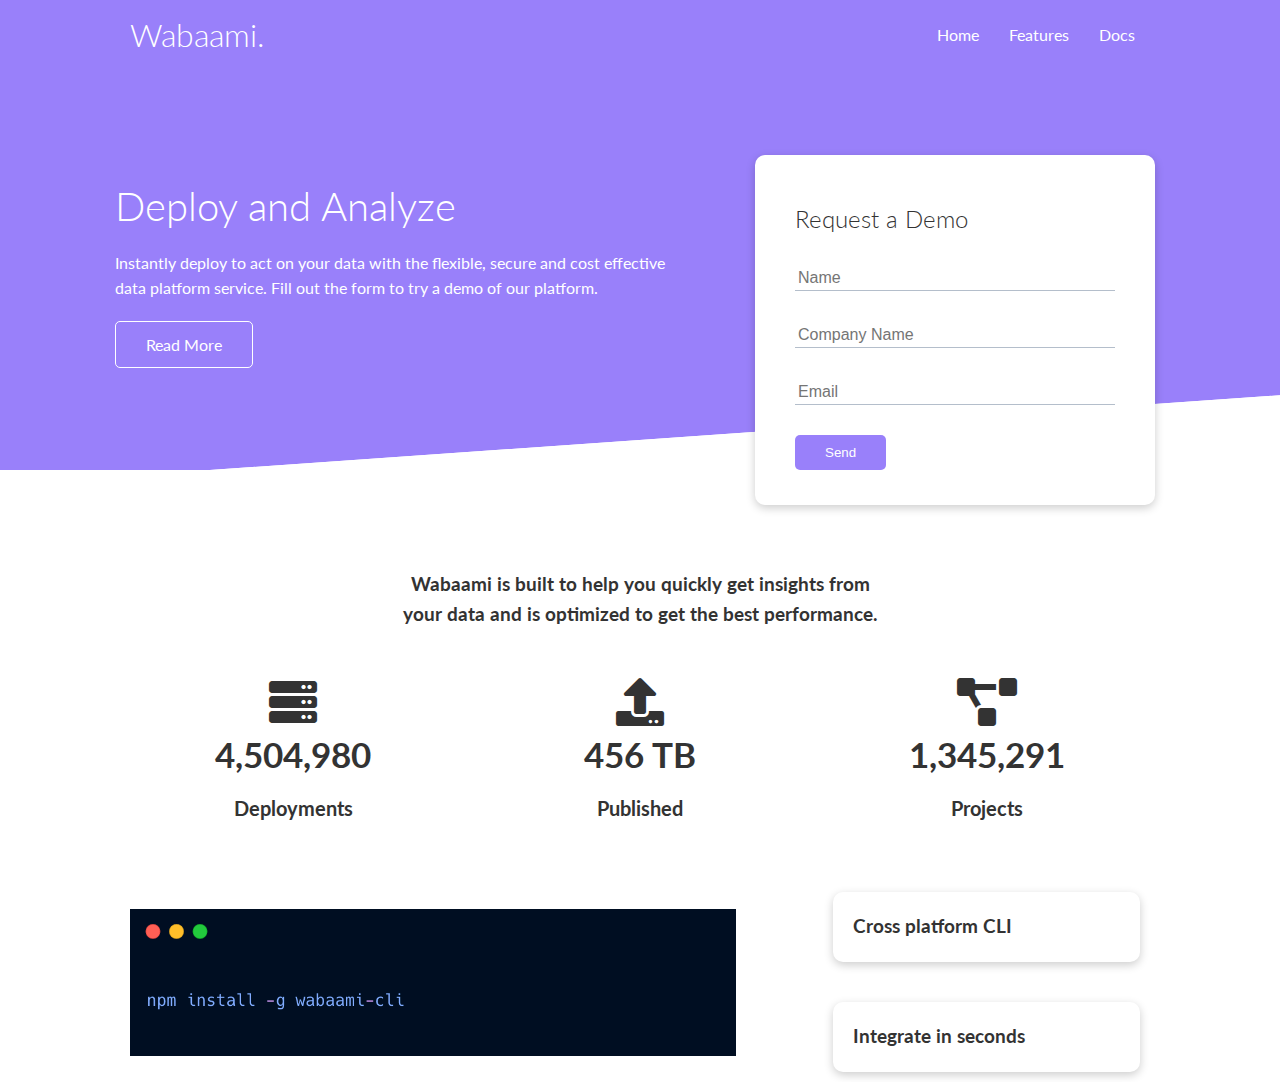
==== index.html @ 454bd4fc "wabaami-init" ====
<!DOCTYPE html>
<html lang="en">
  <head>
    <meta charset="UTF-8" />
    <meta http-equiv="X-UA-Compatible" content="IE=edge" />
    <meta name="viewport" content="width=device-width, initial-scale=1.0" />
    <link
      rel="stylesheet"
      href="https://cdnjs.cloudflare.com/ajax/libs/font-awesome/5.15.4/css/all.min.css"
      integrity="sha512-1ycn6IcaQQ40/MKBW2W4Rhis/DbILU74C1vSrLJxCq57o941Ym01SwNsOMqvEBFlcgUa6xLiPY/NS5R+E6ztJQ=="
      crossorigin="anonymous"
      referrerpolicy="no-referrer"
    />
    <link rel="stylesheet" href="css/utilities.css" />
    <link rel="stylesheet" href="css/style.css" />
    <title>Wabaami | Cloud Analytics</title>
  </head>
  <body>
    <!--Navbar-->
    <div class="navbar">
      <div class="container flex">
        <h1 class="logo">Wabaami.</h1>
        <nav>
          <ul>
            <li><a href="index.html">Home</a></li>
            <li><a href="features.html">Features</a></li>
            <li><a href="docs.html">Docs</a></li>
          </ul>
        </nav>
      </div>
    </div>

    <!--Showcase-->
    <section class="showcase">
      <div class="container grid">
        <div class="showcase-text">
          <h1>Deploy and Analyze</h1>
          <p>
            Instantly deploy to act on your data with the flexible, secure and
            cost effective data platform service. Fill out the form to try a
            demo of our platform.
          </p>
          <a href="features.html" class="btn btn-outline">Read More</a>
        </div>
        <div class="showcase-form card">
          <h2>Request a Demo</h2>
          <form>
            <div class="form-control">
              <input type="text" name="name" placeholder="Name" />
            </div>
            <div class="form-control">
              <input type="text" name="company" placeholder="Company Name" />
            </div>
            <div class="form-control">
              <input type="email" name="email" placeholder="Email" />
            </div>
            <input type="submit" value="Send" class="btn btn-primary" />
          </form>
        </div>
      </div>
    </section>

    <!--Stats-->
    <section class="stats">
      <div class="container">
        <h3 class="stats-heading text-center my-1">
          Wabaami is built to help you quickly get insights from your data and
          is optimized to get the best performance.
        </h3>
        <div class="grid grid-3 text-center my-4">
          <div>
            <i class="fas fa-server fa-3x"></i>
            <h3>4,504,980</h3>
            <p class="text-secondary">Deployments</p>
          </div>
          <div>
            <i class="fas fa-upload fa-3x"></i>
            <h3>456 TB</h3>
            <p class="text-secondary">Published</p>
          </div>
          <div>
            <i class="fas fa-project-diagram fa-3x"></i>
            <h3>1,345,291</h3>
            <p class="text-secondary">Projects</p>
          </div>
        </div>
      </div>
    </section>

    <!--Cli-->
    <section class="cli">
      <div class="container grid">
        <img class="cli-img" src="images/cli.png" alt="" />
        <div class="card">
          <h3>Cross platform CLI</h3>
        </div>
        <div class="card">
          <h3>Integrate in seconds</h3>
        </div>
      </div>
    </section>
  </body>
</html>
---- css/utilities.css ----
/* Utilities */
.container {
  max-width: 1100px;
  margin: 0 auto;
  overflow: auto;
  padding: 0 40px;
}

.flex {
  display: flex;
  justify-content: center;
  align-items: center;
  height: 100%;
}

.grid {
  display: grid;
  grid-template-columns: repeat(2, 1fr);
  gap: 20px;
  justify-content: center;
  align-items: center;
  height: 100%;
}

.grid-3 {
  grid-template-columns: repeat(3, 1fr);
}

.card {
  background-color: #fff;
  color: #333;
  border-radius: 10px;
  box-shadow: 0 3px 10px rgba(0, 0, 0, 0.2);
  padding: 20px;
  margin: 10px;
}

.btn {
  display: inline-block;
  padding: 10px 30px;
  cursor: pointer;
  background: var(--primary-color);
  color: #fff;
  border: none;
  border-radius: 5px;
}

.btn-outline {
  background-color: transparent;
  border: 1px #fff solid;
}

.btn:hover {
  transform: scale(0.98);
}

.text-center {
  text-align: center;
}

.my-1 {
  margin: 1rem 0;
}

.my-2 {
  margin: 1.5rem 0;
}

.my-3 {
  margin: 2rem 0;
}

.my-4 {
  margin: 3rem 0;
}

.my-5 {
  margin: 4rem 0;
}

.m-1 {
  margin: 1rem;
}

.m-2 {
  margin: 1.5rem;
}

.m-3 {
  margin: 2rem;
}

.m-4 {
  margin: 3rem;
}

.m-5 {
  margin: 4rem;
}

.py-1 {
  padding: 1rem 0;
}

.py-2 {
  padding: 1.5rem 0;
}

.py-3 {
  padding: 2rem 0;
}

.py-4 {
  padding: 3rem 0;
}

.py-5 {
  padding: 4rem 0;
}

.p-1 {
  padding: 1rem;
}

.p-2 {
  padding: 1.5rem;
}

.p-3 {
  padding: 2rem;
}

.p-4 {
  padding: 3rem;
}

.p-5 {
  padding: 4rem;
}
---- css/style.css ----
@import url("https://fonts.googleapis.com/css2?family=Lato:wght@300&display=swap");

:root {
  --primary-color: #9980fa;
}

* {
  box-sizing: border-box;
  padding: 0;
  margin: 0;
}

body {
  font-family: "Lato", "sans-serif";
  color: #333;
  line-height: 1.6;
}

ul {
  list-style-type: none;
}

a {
  text-decoration: none;
  color: #333;
}

h1,
h2 {
  font-weight: 300;
  line-height: 1.2;
  margin: 10px 0;
}

p {
  margin: 10px 0;
}

img {
  width: 100%;
}
/* Navbar */
.navbar {
  background-color: var(--primary-color);
  color: #fff;
  height: 70px;
}

.navbar ul {
  display: flex;
}

.navbar a {
  color: #fff;
  padding: 10px;
  margin: 0 5px;
}

.navbar a:hover {
  border-bottom: 2px #fff solid;
}

.navbar .flex {
  justify-content: space-between;
}
/* Showcase */
.showcase {
  height: 400px;
  background-color: var(--primary-color);
  color: #fff;
  position: relative;
}

.showcase h1 {
  font-size: 40px;
}

.showcase p {
  margin: 20px 0;
}

.showcase .grid {
  grid-template-columns: 55% 45%;
  gap: 30px;
  overflow: visible;
}

.showcase-form {
  position: relative;
  top: 60px;
  height: 350px;
  width: 400px;
  padding: 40px;
  z-index: 100;
  justify-self: flex-end;
}

.showcase-form .form-control {
  margin: 30px 0;
}

.showcase-form input[type="text"],
.showcase-form input[type="email"] {
  border: 0;
  border-bottom: 1px solid #b4becb;
  width: 100%;
  padding: 3px;
  font-size: 16px;
}

.showcase-form input:focus {
  outline: none;
}

.showcase::before,
.showcase::after {
  content: "";
  position: absolute;
  height: 100px;
  bottom: -70px;
  right: 0;
  left: 0;
  background: #fff;
  transform: skewY(-4deg);
  -webkit-transform: skewY(-4deg);
  -moz-transform: skewY(-4deg);
  -ms-transform: skewY(-4deg);
}

/* Stats */
.stats {
  padding-top: 100px;
}

.stats-heading {
  max-width: 500px;
  margin: auto;
}

.stats .grid h3 {
  font-size: 35px;
}

.stats .grid p {
  font-size: 20px;
  font-weight: bold;
}

/* CLI */
.cli .grid {
  grid-template-columns: repeat(3, 1fr);
  grid-template-rows: repeat(2, 1fr);
}

.cli .grid > *:first-child {
  grid-column: 1 / span 2;
  grid-row: 1 / span 2;
}

.cli-img {
  width: 90%;
}
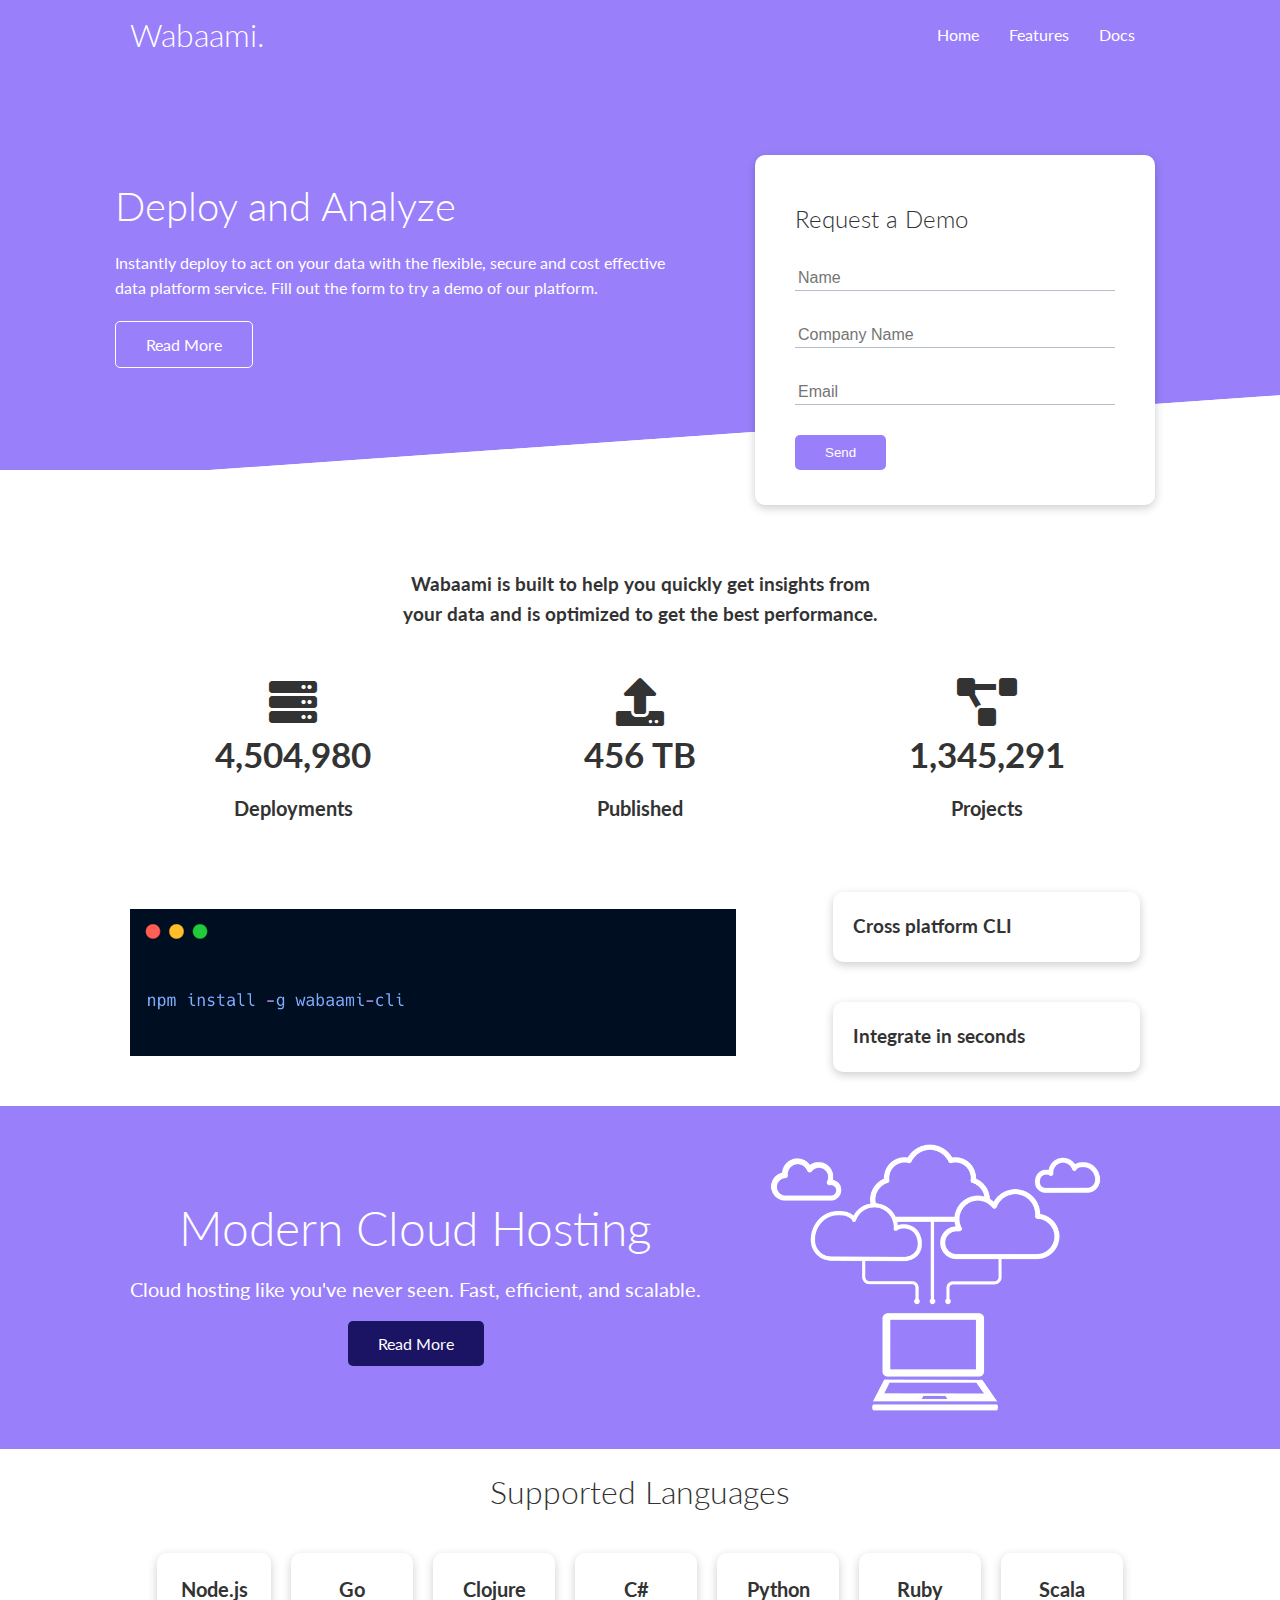
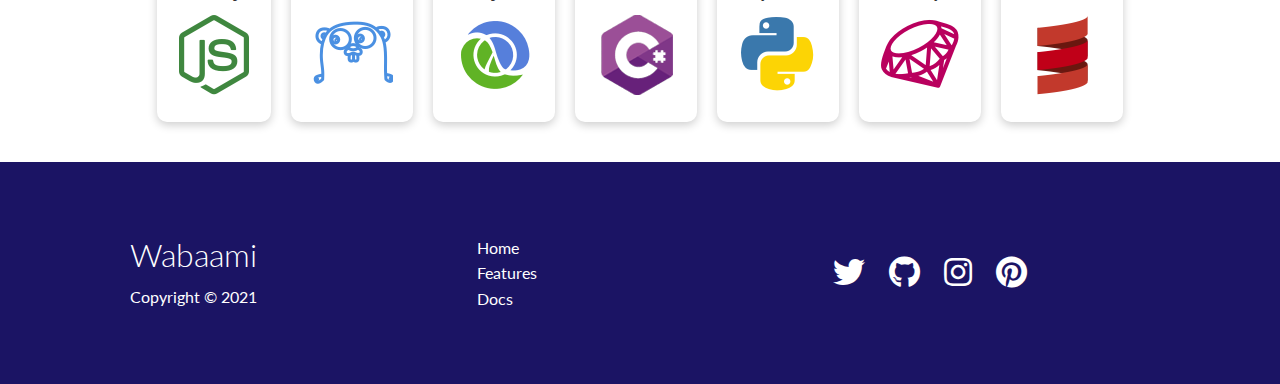
==== commit dfb36dee: "styles, markup, and media queries" ====
--- a/index.html
+++ b/index.html
@@ -99,5 +99,77 @@
         </div>
       </div>
     </section>
+
+    <!--Cloud-->
+    <section class="cloud bg-primary my-2 py-2">
+      <div class="container grid">
+        <div class="text-center">
+          <h2 class="lg">Modern Cloud Hosting</h2>
+          <p class="lead my-1">
+            Cloud hosting like you've never seen. Fast, efficient, and scalable.
+          </p>
+          <a href="features.html" class="btn btn-dark">Read More</a>
+        </div>
+        <img src="images/cloud.png" alt="" />
+      </div>
+    </section>
+
+    <!--Languages-->
+    <section class="languages">
+      <h2 class="md text-center my-2">Supported Languages</h2>
+      <div class="container flex">
+        <div class="card">
+          <h4>Node.js</h4>
+          <img src="images/logos/node.png" alt="" />
+        </div>
+        <div class="card">
+          <h4>Go</h4>
+          <img src="images/logos/go.png" alt="" />
+        </div>
+        <div class="card">
+          <h4>Clojure</h4>
+          <img src="images/logos/clojure.png" alt="" />
+        </div>
+        <div class="card">
+          <h4>C#</h4>
+          <img src="images/logos/csharp.png" alt="" />
+        </div>
+        <div class="card">
+          <h4>Python</h4>
+          <img src="images/logos/python.png" alt="" />
+        </div>
+        <div class="card">
+          <h4>Ruby</h4>
+          <img src="images/logos/ruby.png" alt="" />
+        </div>
+        <div class="card">
+          <h4>Scala</h4>
+          <img src="images/logos/scala.png" alt="" />
+        </div>
+      </div>
+    </section>
+
+    <!--Footer-->
+    <footer class="footer bg-dark py-5">
+      <div class="container grid grid-3">
+        <div>
+          <h1>Wabaami</h1>
+          <p>Copyright &copy; 2021</p>
+        </div>
+        <nav>
+          <ul>
+            <li><a href="index.html">Home</a></li>
+            <li><a href="features.html">Features</a></li>
+            <li><a href="docs.html">Docs</a></li>
+          </ul>
+        </nav>
+        <div class="social">
+          <a href="#"><i class="fab fa-twitter fa-2x"></i></a>
+          <a href="#"><i class="fab fa-github fa-2x"></i></a>
+          <a href="#"><i class="fab fa-instagram fa-2x"></i></a>
+          <a href="#"><i class="fab fa-pinterest fa-2x"></i></a>
+        </div>
+      </div>
+    </footer>
   </body>
 </html>
--- a/css/utilities.css
+++ b/css/utilities.css
@@ -52,6 +52,59 @@
 
 .btn:hover {
   transform: scale(0.98);
+}
+
+.bg-primary,
+.btn-primary {
+  background-color: var(--primary-color);
+  color: #fff;
+}
+
+.bg-secondary,
+.btn-secondary {
+  background-color: var(--secondary-color);
+  color: #fff;
+}
+
+.bg-dark,
+.btn-dark {
+  background-color: var(--dark-color);
+  color: #fff;
+}
+
+.bg-light,
+.btn-light {
+  background-color: var(--light-color);
+  color: #333;
+}
+
+.bg-primary a,
+.btn-primary a,
+.bg-secondary a,
+.btn-secondary a,
+.bg-dark a,
+.btn-dark a {
+  color: #fff;
+}
+
+.lead {
+  font-size: 20px;
+}
+
+.sm {
+  font-size: 1rem;
+}
+
+.md {
+  font-size: 2rem;
+}
+
+.lg {
+  font-size: 3rem;
+}
+
+.xl {
+  font-size: 4rem;
 }
 
 .text-center {
--- a/css/style.css
+++ b/css/style.css
@@ -2,6 +2,9 @@
 
 :root {
   --primary-color: #9980fa;
+  --secondary-color: #5758bb;
+  --dark-color: #1b1464;
+  --light-color: #f4f4f4;
 }
 
 * {
@@ -160,3 +163,108 @@
 .cli-img {
   width: 90%;
 }
+
+/* Cloud */
+.cloud .grid {
+  grid-template-columns: 4fr 3fr;
+}
+
+/* Languages */
+.languages .flex {
+  flex-wrap: wrap;
+}
+.languages .card {
+  text-align: center;
+  margin: 18px 10px 40px;
+  transition: transform 0.2s ease-in;
+}
+
+.languages .card h4 {
+  font-size: 20px;
+  margin-bottom: 10px;
+}
+
+.languages .card:hover {
+  transform: translateY(-15px);
+}
+
+/* Footer*/
+.footer .social a {
+  margin: 0 10px;
+}
+
+/* Tablets and under */
+@media (max-width: 870px) {
+  .grid,
+  .showcase .grid,
+  .stats .grid,
+  .cli .grid,
+  .cloud .grid,
+  .features-main .grid,
+  .docs-main .grid {
+    grid-template-columns: 1fr;
+    grid-template-rows: 1fr;
+  }
+
+  .showcase {
+    height: auto;
+  }
+
+  .showcase-text {
+    text-align: center;
+    margin-top: 40px;
+    animation: slideInFromTop 1s ease-in;
+  }
+
+  .showcase-form {
+    justify-self: center;
+    margin: auto;
+    animation: slideInFromBottom 1s ease-in;
+  }
+
+  .cli-img {
+    width: 100%;
+  }
+
+  .cli .grid > *:first-child {
+    grid-column: 1;
+    grid-row: 1;
+  }
+
+  .features-head,
+  .features-sub-head,
+  .docs-head {
+    text-align: center;
+  }
+
+  .features-head img,
+  .features-sub-head img,
+  .docs-head img {
+    justify-self: center;
+  }
+
+  .features-main .grid > *:first-child,
+  .features-main .grid > *:nth-child(2) {
+    grid-column: 1;
+  }
+}
+
+/* Mobile */
+@media (max-width: 500px) {
+  .navbar {
+    height: 110px;
+  }
+
+  .navbar .flex {
+    flex-direction: column;
+  }
+
+  .navbar ul {
+    padding: 10px;
+    background-color: rgba(0, 0, 0, 0.1);
+  }
+
+  .showcase-form {
+    width: 300px;
+  }
+}
